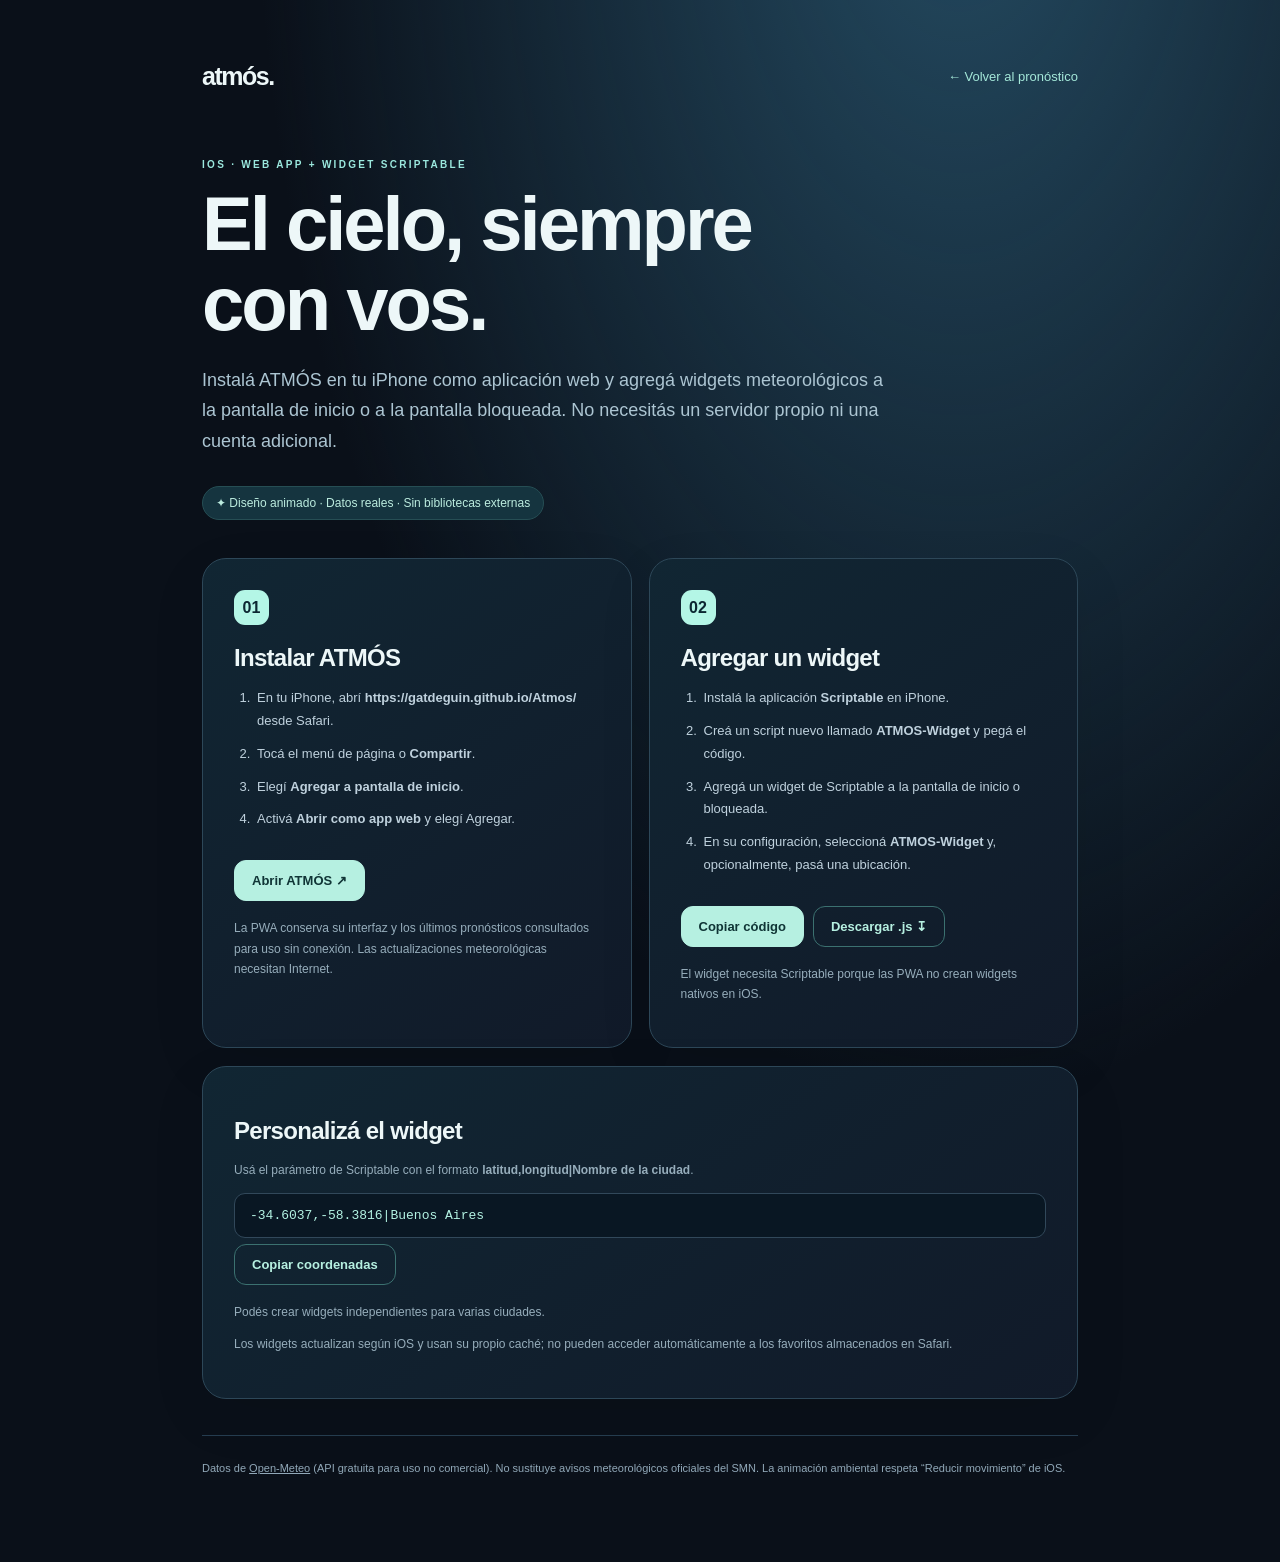
==== instalar.html @ 44313ab0 "feat(pwa): archivos offline, iconos, widget Scriptable e instalación en iOS" ====
<!DOCTYPE html>
<html lang="es-AR"><head>
<meta charset="utf-8"><meta name="viewport" content="width=device-width,initial-scale=1,viewport-fit=cover">
<meta name="theme-color" content="#0b111b">
<title>ATMÓS · Instalar en iOS y widgets</title>
<link rel="manifest" href="./manifest.webmanifest">
<link rel="icon" type="image/svg+xml" href="./icons/favicon.svg">
<link rel="apple-touch-icon" href="./icons/atmos-180.png">
<style>
:root{font-family:ui-sans-serif,-apple-system,BlinkMacSystemFont,"Segoe UI",sans-serif;color-scheme:dark;background:#0a1019;color:#edf7f8}
*{box-sizing:border-box}body{margin:0;min-height:100dvh;background:radial-gradient(ellipse at 75% -12%,#244b62,transparent 52%),#0a1019}
a{color:inherit}button{font:inherit;cursor:pointer}.wrap{width:min(100%,1000px);margin:auto;padding:clamp(19px,5.5vw,62px)}
nav{display:flex;align-items:center;justify-content:space-between;gap:16px}
.logo{font-weight:850;letter-spacing:-1.5px;font-size:25px}.back{color:#a4e8d9;text-decoration:none;font-size:13px}
.eyebrow{margin:68px 0 14px;color:#9be8de;font-size:10px;letter-spacing:2.3px;text-transform:uppercase;font-weight:850}
h1{font-size:clamp(42px,7vw,76px);letter-spacing:-3px;line-height:1.05;margin:0 0 21px}
.lead{font-size:clamp(15px,2vw,18px);line-height:1.7;color:#acc5d2;max-width:690px}
.pill{border:1px solid #264e54;border-radius:100px;background:#15343f;padding:9px 13px;color:#bcecdf;font-size:12px;display:inline-block;margin-top:12px}
.grid{display:grid;grid-template-columns:repeat(2,minmax(0,1fr));gap:17px;margin:38px 0 18px}
.card{border:1px solid #2d4758;background:linear-gradient(145deg,#112633,#111a29);border-radius:24px;padding:clamp(18px,3vw,31px);box-shadow:0 18px 58px rgba(0,0,0,.07)}
.ord{display:grid;place-items:center;width:35px;height:35px;border-radius:11px;background:#b4f6e6;color:#0c2732;font-weight:900}
h2{font-size:24px;letter-spacing:-.7px;margin:19px 0 15px}
ol{padding-left:20px;color:#bfd1dd;font-size:13px;line-height:1.75}li{padding:0 0 10px 3px}
.button{display:inline-flex;align-items:center;justify-content:center;border-radius:12px;border:1px solid #b6f0e1;background:#b6f0e1;padding:12px 17px;font-weight:760;text-decoration:none;color:#103536;font-size:13px;margin:6px 9px 5px 0}
.button.alt{background:transparent;color:#b6f0e1;border-color:#3b7170}
button.button{font-weight:760}
.small{font-size:12px;line-height:1.7;color:#96adbb}
.code{padding:14px 15px;background:#091723;border:1px solid #31485a;border-radius:11px;color:#b3f3e3;font-family:ui-monospace,monospace;font-size:13px;overflow-wrap:anywhere}
footer{font-size:11px;color:#91a8b8;line-height:1.7;border-top:1px solid #263d50;padding:23px 0;margin-top:36px}
a:focus-visible,button:focus-visible{outline:3px solid #abf6e6;outline-offset:3px}
@media(max-width:700px){.grid{grid-template-columns:1fr}.eyebrow{margin-top:48px}h1{letter-spacing:-1.8px}}
@keyframes entrance{from{opacity:.3;transform:translateY(18px)}to{opacity:1;transform:translateY(0)}}
@media(prefers-reduced-motion:no-preference){.eyebrow,h1,.lead,.pill,.card{animation:entrance .7s cubic-bezier(.22,1,.36,1) both}.eyebrow{animation-delay:.06s}h1{animation-delay:.12s}.lead{animation-delay:.18s}.pill{animation-delay:.22s}.card{animation-delay:.28s}.card:nth-child(2){animation-delay:.38s}.button{transition:transform .23s,background .2s}.button:hover{transform:translateY(-2px)}}
</style></head><body><div class="wrap">
<nav><div class="logo">atmós.</div><a class="back" href="./">← Volver al pronóstico</a></nav>
<div class="eyebrow">iOS · Web App + Widget Scriptable</div>
<h1>El cielo, siempre<br>con vos.</h1>
<p class="lead">Instalá ATMÓS en tu iPhone como aplicación web y agregá widgets meteorológicos a la pantalla de inicio o a la pantalla bloqueada. No necesitás un servidor propio ni una cuenta adicional.</p>
<div class="pill">✦ Diseño animado · Datos reales · Sin bibliotecas externas</div>
<div class="grid">
<section class="card"><span class="ord">01</span><h2>Instalar ATMÓS</h2>
<ol><li>En tu iPhone, abrí <strong>https://gatdeguin.github.io/Atmos/</strong> desde Safari.</li>
<li>Tocá el menú de página o <strong>Compartir</strong>.</li><li>Elegí <strong>Agregar a pantalla de inicio</strong>.</li>
<li>Activá <strong>Abrir como app web</strong> y elegí Agregar.</li></ol>
<a class="button" href="./">Abrir ATMÓS ↗</a>
<p class="small">La PWA conserva su interfaz y los últimos pronósticos consultados para uso sin conexión. Las actualizaciones meteorológicas necesitan Internet.</p>
</section>
<section class="card"><span class="ord">02</span><h2>Agregar un widget</h2>
<ol><li>Instalá la aplicación <strong>Scriptable</strong> en iPhone.</li>
<li>Creá un script nuevo llamado <strong>ATMOS-Widget</strong> y pegá el código.</li>
<li>Agregá un widget de Scriptable a la pantalla de inicio o bloqueada.</li>
<li>En su configuración, seleccioná <strong>ATMOS-Widget</strong> y, opcionalmente, pasá una ubicación.</li></ol>
<button class="button" id="copyCode" type="button">Copiar código</button><a class="button alt" href="./widget/ATMOS-Widget.js" download>Descargar .js ↧</a>
<p class="small" id="copyStatus" role="status" aria-live="polite">El widget necesita Scriptable porque las PWA no crean widgets nativos en iOS.</p></section>
</div>
<section class="card"><h2>Personalizá el widget</h2><p class="small">Usá el parámetro de Scriptable con el formato <b>latitud,longitud|Nombre de la ciudad</b>.</p>
<div class="code" id="example">-34.6037,-58.3816|Buenos Aires</div>
<button class="button alt" type="button" id="copyCity">Copiar coordenadas</button><p class="small" id="cityStatus" role="status" aria-live="polite">Podés crear widgets independientes para varias ciudades.</p>
<p class="small">Los widgets actualizan según iOS y usan su propio caché; no pueden acceder automáticamente a los favoritos almacenados en Safari.</p></section>
<footer>Datos de <a href="https://open-meteo.com/">Open-Meteo</a> (API gratuita para uso no comercial). No sustituye avisos meteorológicos oficiales del SMN. La animación ambiental respeta “Reducir movimiento” de iOS.</footer>
</div><script>
async function copy(t,id){try{await navigator.clipboard.writeText(t);document.getElementById(id).textContent='Copiado al portapapeles.'}catch{document.getElementById(id).textContent='No se pudo copiar automáticamente; descargá el archivo y copialo manualmente.'}}
document.getElementById('copyCode').addEventListener('click',async()=>{try{const r=await fetch('./widget/ATMOS-Widget.js');if(!r.ok)throw Error('No disponible');copy(await r.text(),'copyStatus')}catch{document.getElementById('copyStatus').textContent='Descargá el archivo .js y copiá su contenido en Scriptable.'}});
document.getElementById('copyCity').addEventListener('click',()=>copy(document.getElementById('example').textContent,'cityStatus'));
if('serviceWorker' in navigator&&(location.protocol==='https:'||location.hostname==='localhost'))navigator.serviceWorker.register('./sw.js').catch(()=>{});
</script></body></html>
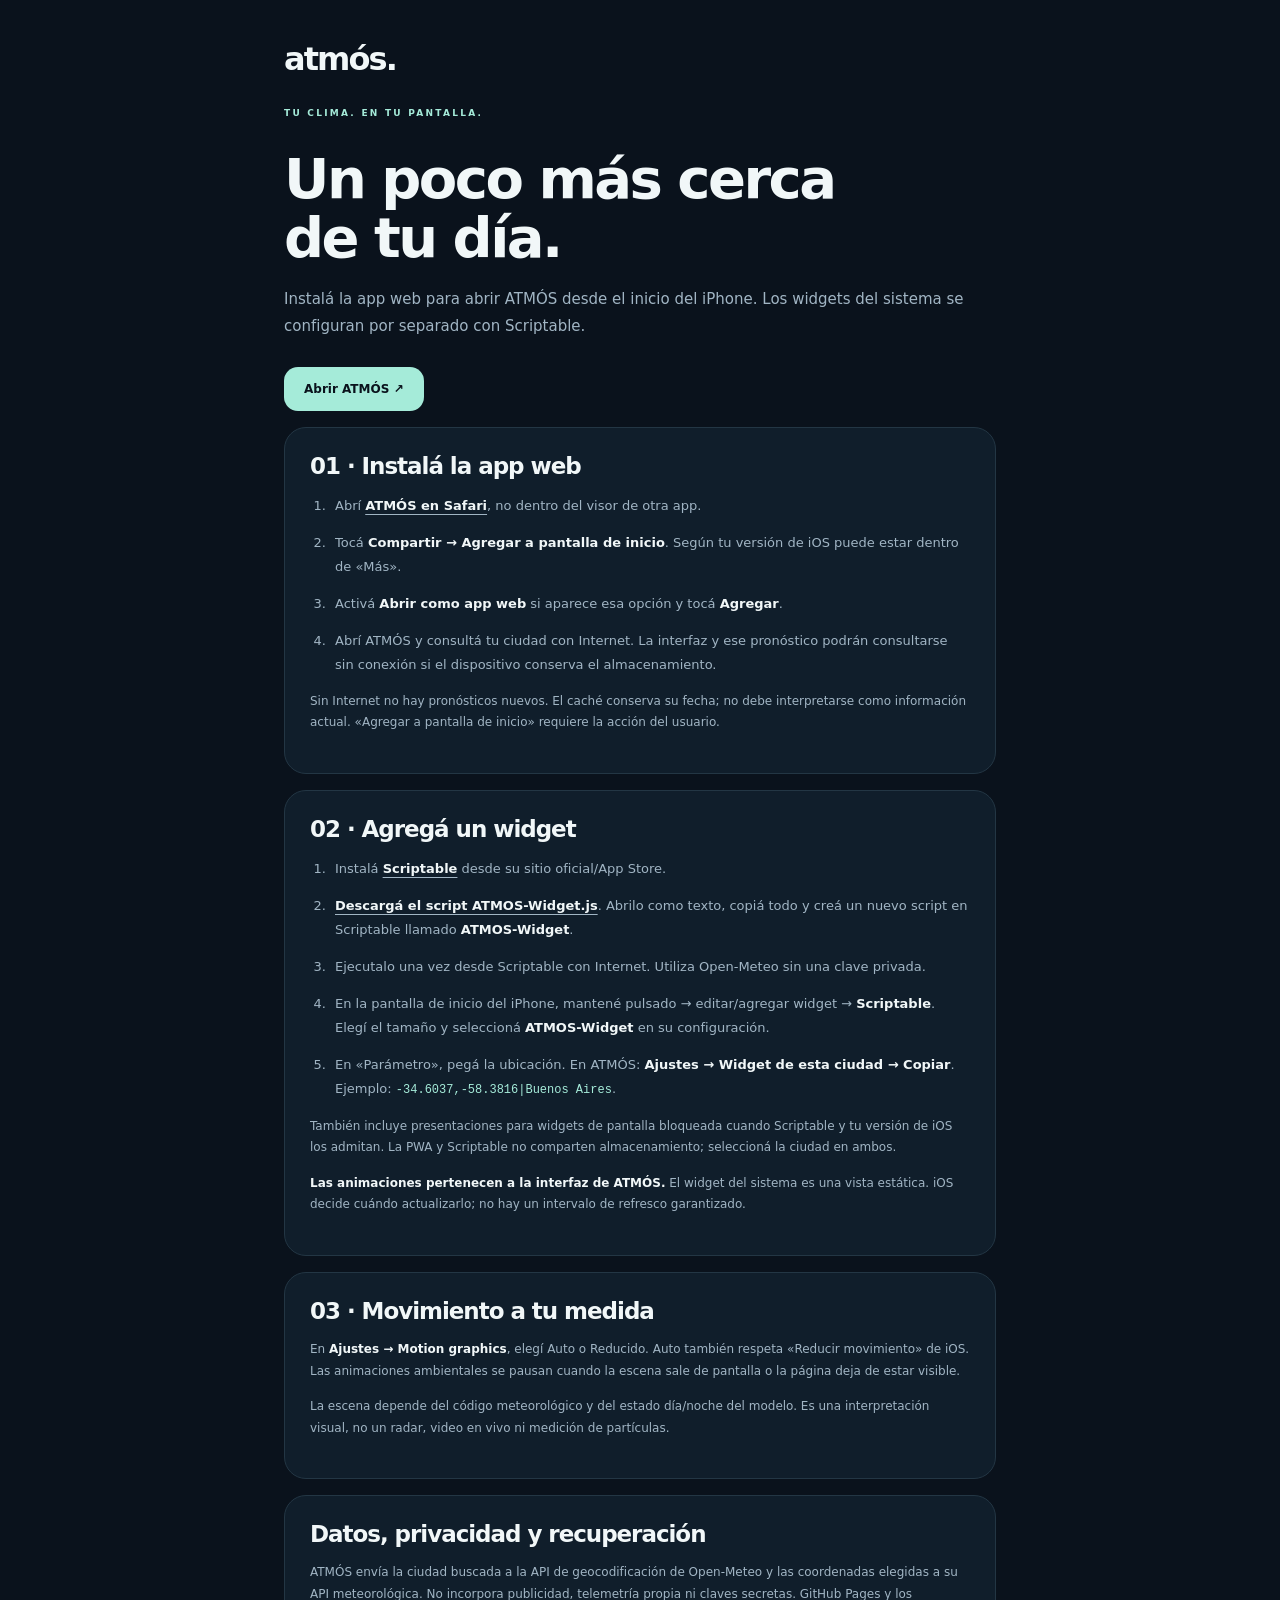
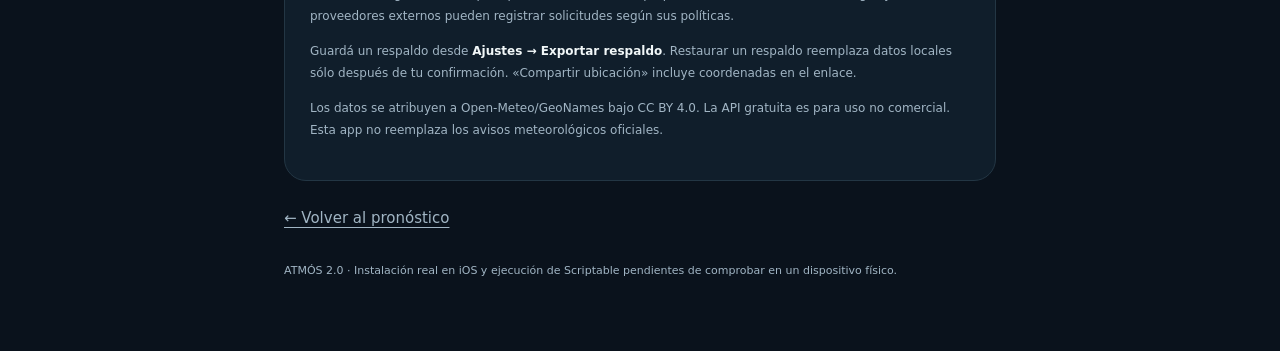
==== commit b7a74557: "feat: publicar ATMÓS 2.0 Motion edition con PWA y pruebas verificables" ====
--- a/instalar.html
+++ b/instalar.html
@@ -1,66 +1 @@
-<!DOCTYPE html>
-<html lang="es-AR"><head>
-<meta charset="utf-8"><meta name="viewport" content="width=device-width,initial-scale=1,viewport-fit=cover">
-<meta name="theme-color" content="#0b111b">
-<title>ATMÓS · Instalar en iOS y widgets</title>
-<link rel="manifest" href="./manifest.webmanifest">
-<link rel="icon" type="image/svg+xml" href="./icons/favicon.svg">
-<link rel="apple-touch-icon" href="./icons/atmos-180.png">
-<style>
-:root{font-family:ui-sans-serif,-apple-system,BlinkMacSystemFont,"Segoe UI",sans-serif;color-scheme:dark;background:#0a1019;color:#edf7f8}
-*{box-sizing:border-box}body{margin:0;min-height:100dvh;background:radial-gradient(ellipse at 75% -12%,#244b62,transparent 52%),#0a1019}
-a{color:inherit}button{font:inherit;cursor:pointer}.wrap{width:min(100%,1000px);margin:auto;padding:clamp(19px,5.5vw,62px)}
-nav{display:flex;align-items:center;justify-content:space-between;gap:16px}
-.logo{font-weight:850;letter-spacing:-1.5px;font-size:25px}.back{color:#a4e8d9;text-decoration:none;font-size:13px}
-.eyebrow{margin:68px 0 14px;color:#9be8de;font-size:10px;letter-spacing:2.3px;text-transform:uppercase;font-weight:850}
-h1{font-size:clamp(42px,7vw,76px);letter-spacing:-3px;line-height:1.05;margin:0 0 21px}
-.lead{font-size:clamp(15px,2vw,18px);line-height:1.7;color:#acc5d2;max-width:690px}
-.pill{border:1px solid #264e54;border-radius:100px;background:#15343f;padding:9px 13px;color:#bcecdf;font-size:12px;display:inline-block;margin-top:12px}
-.grid{display:grid;grid-template-columns:repeat(2,minmax(0,1fr));gap:17px;margin:38px 0 18px}
-.card{border:1px solid #2d4758;background:linear-gradient(145deg,#112633,#111a29);border-radius:24px;padding:clamp(18px,3vw,31px);box-shadow:0 18px 58px rgba(0,0,0,.07)}
-.ord{display:grid;place-items:center;width:35px;height:35px;border-radius:11px;background:#b4f6e6;color:#0c2732;font-weight:900}
-h2{font-size:24px;letter-spacing:-.7px;margin:19px 0 15px}
-ol{padding-left:20px;color:#bfd1dd;font-size:13px;line-height:1.75}li{padding:0 0 10px 3px}
-.button{display:inline-flex;align-items:center;justify-content:center;border-radius:12px;border:1px solid #b6f0e1;background:#b6f0e1;padding:12px 17px;font-weight:760;text-decoration:none;color:#103536;font-size:13px;margin:6px 9px 5px 0}
-.button.alt{background:transparent;color:#b6f0e1;border-color:#3b7170}
-button.button{font-weight:760}
-.small{font-size:12px;line-height:1.7;color:#96adbb}
-.code{padding:14px 15px;background:#091723;border:1px solid #31485a;border-radius:11px;color:#b3f3e3;font-family:ui-monospace,monospace;font-size:13px;overflow-wrap:anywhere}
-footer{font-size:11px;color:#91a8b8;line-height:1.7;border-top:1px solid #263d50;padding:23px 0;margin-top:36px}
-a:focus-visible,button:focus-visible{outline:3px solid #abf6e6;outline-offset:3px}
-@media(max-width:700px){.grid{grid-template-columns:1fr}.eyebrow{margin-top:48px}h1{letter-spacing:-1.8px}}
-@keyframes entrance{from{opacity:.3;transform:translateY(18px)}to{opacity:1;transform:translateY(0)}}
-@media(prefers-reduced-motion:no-preference){.eyebrow,h1,.lead,.pill,.card{animation:entrance .7s cubic-bezier(.22,1,.36,1) both}.eyebrow{animation-delay:.06s}h1{animation-delay:.12s}.lead{animation-delay:.18s}.pill{animation-delay:.22s}.card{animation-delay:.28s}.card:nth-child(2){animation-delay:.38s}.button{transition:transform .23s,background .2s}.button:hover{transform:translateY(-2px)}}
-</style></head><body><div class="wrap">
-<nav><div class="logo">atmós.</div><a class="back" href="./">← Volver al pronóstico</a></nav>
-<div class="eyebrow">iOS · Web App + Widget Scriptable</div>
-<h1>El cielo, siempre<br>con vos.</h1>
-<p class="lead">Instalá ATMÓS en tu iPhone como aplicación web y agregá widgets meteorológicos a la pantalla de inicio o a la pantalla bloqueada. No necesitás un servidor propio ni una cuenta adicional.</p>
-<div class="pill">✦ Diseño animado · Datos reales · Sin bibliotecas externas</div>
-<div class="grid">
-<section class="card"><span class="ord">01</span><h2>Instalar ATMÓS</h2>
-<ol><li>En tu iPhone, abrí <strong>https://gatdeguin.github.io/Atmos/</strong> desde Safari.</li>
-<li>Tocá el menú de página o <strong>Compartir</strong>.</li><li>Elegí <strong>Agregar a pantalla de inicio</strong>.</li>
-<li>Activá <strong>Abrir como app web</strong> y elegí Agregar.</li></ol>
-<a class="button" href="./">Abrir ATMÓS ↗</a>
-<p class="small">La PWA conserva su interfaz y los últimos pronósticos consultados para uso sin conexión. Las actualizaciones meteorológicas necesitan Internet.</p>
-</section>
-<section class="card"><span class="ord">02</span><h2>Agregar un widget</h2>
-<ol><li>Instalá la aplicación <strong>Scriptable</strong> en iPhone.</li>
-<li>Creá un script nuevo llamado <strong>ATMOS-Widget</strong> y pegá el código.</li>
-<li>Agregá un widget de Scriptable a la pantalla de inicio o bloqueada.</li>
-<li>En su configuración, seleccioná <strong>ATMOS-Widget</strong> y, opcionalmente, pasá una ubicación.</li></ol>
-<button class="button" id="copyCode" type="button">Copiar código</button><a class="button alt" href="./widget/ATMOS-Widget.js" download>Descargar .js ↧</a>
-<p class="small" id="copyStatus" role="status" aria-live="polite">El widget necesita Scriptable porque las PWA no crean widgets nativos en iOS.</p></section>
-</div>
-<section class="card"><h2>Personalizá el widget</h2><p class="small">Usá el parámetro de Scriptable con el formato <b>latitud,longitud|Nombre de la ciudad</b>.</p>
-<div class="code" id="example">-34.6037,-58.3816|Buenos Aires</div>
-<button class="button alt" type="button" id="copyCity">Copiar coordenadas</button><p class="small" id="cityStatus" role="status" aria-live="polite">Podés crear widgets independientes para varias ciudades.</p>
-<p class="small">Los widgets actualizan según iOS y usan su propio caché; no pueden acceder automáticamente a los favoritos almacenados en Safari.</p></section>
-<footer>Datos de <a href="https://open-meteo.com/">Open-Meteo</a> (API gratuita para uso no comercial). No sustituye avisos meteorológicos oficiales del SMN. La animación ambiental respeta “Reducir movimiento” de iOS.</footer>
-</div><script>
-async function copy(t,id){try{await navigator.clipboard.writeText(t);document.getElementById(id).textContent='Copiado al portapapeles.'}catch{document.getElementById(id).textContent='No se pudo copiar automáticamente; descargá el archivo y copialo manualmente.'}}
-document.getElementById('copyCode').addEventListener('click',async()=>{try{const r=await fetch('./widget/ATMOS-Widget.js');if(!r.ok)throw Error('No disponible');copy(await r.text(),'copyStatus')}catch{document.getElementById('copyStatus').textContent='Descargá el archivo .js y copiá su contenido en Scriptable.'}});
-document.getElementById('copyCity').addEventListener('click',()=>copy(document.getElementById('example').textContent,'cityStatus'));
-if('serviceWorker' in navigator&&(location.protocol==='https:'||location.hostname==='localhost'))navigator.serviceWorker.register('./sw.js').catch(()=>{});
-</script></body></html>+<!doctype html><html lang="es-AR" data-theme="dark"><head><meta charset="utf-8"><meta name="viewport" content="width=device-width,initial-scale=1,viewport-fit=cover"><meta name="theme-color" content="#0a121c"><title>Instalar ATMÓS · iPhone y widgets</title><link rel="stylesheet" href="./app.css?v=2.0.0"><link rel="apple-touch-icon" href="./icons/atmos-180.png"><style>.guide{max-width:760px;margin:auto;padding:40px 24px 70px}.guide h1{font-size:clamp(36px,7vw,56px);font-weight:550;margin:32px 0 18px;line-height:1.05}.guide>p{font-size:15px;color:var(--muted);line-height:1.8;margin-bottom:27px}.guide article{margin-top:16px;padding:25px;background:var(--surface);border:1px solid var(--line);border-radius:22px}.guide h2{font-size:23px;font-weight:550;margin-bottom:15px}.guide ol{padding-left:20px;color:var(--muted);font-size:13px;line-height:1.85}.guide li{padding-left:5px;margin:13px 0}.guide article p{font-size:12px;line-height:1.8;color:var(--muted);margin:14px 0}.guide strong{color:var(--ink)}.guide code{word-break:break-all;font-size:12px;color:var(--mint)}.guide .primary-button{display:inline-flex;align-items:center;text-decoration:none}.guide small{font-size:11px;color:var(--muted);line-height:1.8}.guide .eyebrow{display:block;margin-top:30px}</style></head><body><main class="guide"><a class="brand" href="./">atmós.</a><span class="eyebrow">TU CLIMA. EN TU PANTALLA.</span><h1>Un poco más cerca<br>de tu día.</h1><p>Instalá la app web para abrir ATMÓS desde el inicio del iPhone. Los widgets del sistema se configuran por separado con Scriptable.</p><a href="./" class="primary-button">Abrir ATMÓS ↗</a><article><h2>01 · Instalá la app web</h2><ol><li>Abrí <a href="./"><strong>ATMÓS en Safari</strong></a>, no dentro del visor de otra app.</li><li>Tocá <strong>Compartir → Agregar a pantalla de inicio</strong>. Según tu versión de iOS puede estar dentro de «Más».</li><li>Activá <strong>Abrir como app web</strong> si aparece esa opción y tocá <strong>Agregar</strong>.</li><li>Abrí ATMÓS y consultá tu ciudad con Internet. La interfaz y ese pronóstico podrán consultarse sin conexión si el dispositivo conserva el almacenamiento.</li></ol><p>Sin Internet no hay pronósticos nuevos. El caché conserva su fecha; no debe interpretarse como información actual. «Agregar a pantalla de inicio» requiere la acción del usuario.</p></article><article><h2>02 · Agregá un widget</h2><ol><li>Instalá <a href="https://scriptable.app/" target="_blank" rel="noopener noreferrer"><strong>Scriptable</strong></a> desde su sitio oficial/App Store.</li><li><a href="./widget/ATMOS-Widget.js" download="ATMOS-Widget.js"><strong>Descargá el script ATMOS-Widget.js</strong></a>. Abrilo como texto, copiá todo y creá un nuevo script en Scriptable llamado <strong>ATMOS-Widget</strong>.</li><li>Ejecutalo una vez desde Scriptable con Internet. Utiliza Open-Meteo sin una clave privada.</li><li>En la pantalla de inicio del iPhone, mantené pulsado → editar/agregar widget → <strong>Scriptable</strong>. Elegí el tamaño y seleccioná <strong>ATMOS-Widget</strong> en su configuración.</li><li>En «Parámetro», pegá la ubicación. En ATMÓS: <strong>Ajustes → Widget de esta ciudad → Copiar</strong>. Ejemplo: <code>-34.6037,-58.3816|Buenos Aires</code>.</li></ol><p>También incluye presentaciones para widgets de pantalla bloqueada cuando Scriptable y tu versión de iOS los admitan. La PWA y Scriptable no comparten almacenamiento; seleccioná la ciudad en ambos.</p><p><strong>Las animaciones pertenecen a la interfaz de ATMÓS.</strong> El widget del sistema es una vista estática. iOS decide cuándo actualizarlo; no hay un intervalo de refresco garantizado.</p></article><article><h2>03 · Movimiento a tu medida</h2><p>En <strong>Ajustes → Motion graphics</strong>, elegí Auto o Reducido. Auto también respeta «Reducir movimiento» de iOS. Las animaciones ambientales se pausan cuando la escena sale de pantalla o la página deja de estar visible.</p><p>La escena depende del código meteorológico y del estado día/noche del modelo. Es una interpretación visual, no un radar, video en vivo ni medición de partículas.</p></article><article><h2>Datos, privacidad y recuperación</h2><p>ATMÓS envía la ciudad buscada a la API de geocodificación de Open-Meteo y las coordenadas elegidas a su API meteorológica. No incorpora publicidad, telemetría propia ni claves secretas. GitHub Pages y los proveedores externos pueden registrar solicitudes según sus políticas.</p><p>Guardá un respaldo desde <strong>Ajustes → Exportar respaldo</strong>. Restaurar un respaldo reemplaza datos locales sólo después de tu confirmación. «Compartir ubicación» incluye coordenadas en el enlace.</p><p>Los datos se atribuyen a Open-Meteo/GeoNames bajo CC BY 4.0. La API gratuita es para uso no comercial. Esta app no reemplaza los avisos meteorológicos oficiales.</p></article><p style="margin-top:24px"><a href="./">← Volver al pronóstico</a></p><small>ATMÓS 2.0 · Instalación real en iOS y ejecución de Scriptable pendientes de comprobar en un dispositivo físico.</small></main></body></html>
--- a/app.css
+++ b/app.css
@@ -0,0 +1,18 @@
+/* ATMÓS Motion Edition · native CSS, no remote fonts or UI dependencies. */
+:root{color-scheme:dark;--bg:#0a121c;--surface:#101e2b;--raised:#172937;--line:#233644;--ink:#f1f7f8;--muted:#a1b5c4;--quiet:#8198ab;--mint:#a5ebd9;--cyan:#8acaf0;--warm:#f3ca91;--red:#f6a9ab;--shadow:0 20px 60px #0002;--radius:24px;--ease:cubic-bezier(.22,.8,.24,1);font-family:-apple-system,BlinkMacSystemFont,"Segoe UI",Inter,system-ui,sans-serif;font-synthesis:none}
+:root[data-theme=light]{color-scheme:light;--bg:#eff4f4;--surface:#fff;--raised:#e8f0f1;--line:#cddddd;--ink:#17343d;--muted:#4d6571;--quiet:#607781;--mint:#136c62;--cyan:#22678b;--warm:#91621b;--red:#ab3b3b;--shadow:0 15px 50px #17343d0a}
+*,:before,:after{box-sizing:border-box}html{scroll-behavior:smooth;scroll-padding-top:110px}body{margin:0;background:var(--bg);color:var(--ink);-webkit-font-smoothing:antialiased;min-width:320px;transition:background-color .35s,color .35s}button,a,input{-webkit-tap-highlight-color:transparent}button,input{font:inherit}button{cursor:pointer;color:inherit}button:disabled{cursor:wait;opacity:.55}button,a{touch-action:manipulation}a{color:inherit;text-underline-offset:4px}button:focus-visible,a:focus-visible,input:focus-visible,summary:focus-visible,[tabindex]:focus-visible{outline:3px solid var(--mint);outline-offset:4px}button{border:0;background:none}button svg{pointer-events:none}[hidden]{display:none!important}h1,h2,h3,p{margin:0}h1,h2,h3{letter-spacing:-.045em}button,input,summary{min-height:44px}::selection{background:var(--mint);color:var(--bg)}.svg-library{position:absolute;width:0;height:0;overflow:hidden}.icon{width:21px;height:21px;stroke:currentColor;fill:none;stroke-width:1.65;stroke-linecap:round;stroke-linejoin:round;flex:none;vertical-align:middle}.icon.small{width:15px;height:15px}.sr-only{position:absolute;width:1px;height:1px;overflow:hidden;clip:rect(0,0,0,0);white-space:nowrap}.skip{position:fixed;top:-60px;left:10px;background:var(--mint);color:var(--bg);z-index:100;padding:12px}.skip:focus{top:10px}
+.app-header{max-width:1440px;margin:auto;height:104px;padding:env(safe-area-inset-top) 48px 0;display:flex;align-items:center;gap:35px;border-bottom:1px solid var(--line)}.brand{font-weight:800;font-size:32px;letter-spacing:-1.9px;display:inline-flex;gap:12px;align-items:center;text-decoration:none}.brand-dot{color:var(--mint)}.brand-icon{display:grid;place-items:center;background:var(--mint);color:#0b3438;width:40px;height:40px;border-radius:14px}.brand-icon .icon{width:25px;height:25px}.desktop-nav{display:flex;gap:4px;margin-left:35px}.nav-link{font-size:13px;color:var(--muted);padding:10px 18px;border-radius:50px}.nav-link.active{color:var(--mint);background:var(--raised)}.header-tools{display:flex;gap:8px;align-items:center;margin-left:auto}.city-button{display:flex;align-items:center;gap:10px;max-width:245px;padding:11px 14px;background:var(--surface);border:1px solid var(--line);border-radius:50px;font-size:12px;font-weight:650}.city-button span{white-space:nowrap;overflow:hidden;text-overflow:ellipsis}.city-button>.icon:first-child{color:var(--mint);width:17px}.icon-button{width:44px;height:44px;display:inline-grid;place-items:center;border:1px solid var(--line);border-radius:50%;flex:none;background:var(--surface);font-size:13px;font-weight:700}.icon-button:hover,.soft-button:hover,.wide-button:hover{border-color:var(--mint);background:var(--raised)}.app-main{max-width:1344px;margin:auto;padding:36px 36px 28px}.page-intro{display:flex;justify-content:space-between;align-items:center;gap:15px;margin-bottom:22px}.eyebrow{font-size:9px;letter-spacing:2.25px;color:var(--mint);font-weight:750}.page-intro p{color:var(--muted);font-size:12px;margin-top:8px;line-height:1.6}.status-wrap{display:flex;gap:12px;align-items:center}.status{font-size:11px;color:var(--muted);display:flex;align-items:center;gap:8px}.status:before{content:"";width:6px;height:6px;flex:none;border-radius:50%;background:var(--mint)}.status[data-kind=stale]:before,.status[data-kind=offline]:before{background:var(--warm)}.status[data-kind=error]:before{background:var(--red)}#refreshBtn[data-loading=true] .icon{animation:spin 1.4s linear infinite}.notice{padding:15px 18px;border:1px solid #cba86f60;background:#aa85340d;border-radius:14px;color:var(--warm);font-size:12px;line-height:1.65;margin:12px 0}.notice strong{color:var(--ink)}.update-notice{display:flex;justify-content:space-between;align-items:center;gap:12px}.text-button{color:var(--mint);font-size:12px;font-weight:650;padding:9px 5px;text-decoration:underline;text-underline-offset:5px}
+.hero{min-height:390px;border-radius:30px;position:relative;overflow:hidden;isolation:isolate;display:grid;grid-template-columns:1.1fr 1fr;padding:40px 42px;border:1px solid #81b7c72e;background:radial-gradient(ellipse at 70% 0%,#40758565,transparent 75%),linear-gradient(120deg,#153647,#14323f);color:#f3fafb;box-shadow:var(--shadow)}.hero[data-night=true]{background:radial-gradient(ellipse at 72% 17%,#474b9260,transparent 65%),linear-gradient(120deg,#152432,#1b2b42)}.hero[data-scene=rain],.hero[data-scene=storm]{background:radial-gradient(ellipse at 77% 0%,#56688e66,transparent 75%),linear-gradient(120deg,#192d42,#172b3a)}.hero[data-scene=snow]{background:radial-gradient(ellipse at 75% 0%,#7694a880,transparent 70%),linear-gradient(120deg,#284958,#416572)}.hero-content{z-index:2;position:relative;align-self:center;pointer-events:none}.hero-content button{pointer-events:auto}.hero-place{display:flex;gap:12px;align-items:center}.hero-place h1{font-size:clamp(25px,3.5vw,41px);font-weight:600;line-height:1.12;overflow-wrap:anywhere}.hero-place .icon-button{border-color:#fff3;background:#fff08;color:#fff8;width:36px;height:36px;min-height:44px}.hero-place .icon-button[aria-pressed=true]{color:#fbd7a3}.hero-place .icon-button[aria-pressed=true] svg{fill:currentColor}.hero-region{font-size:11px;color:#b7cad7;margin-top:9px}.temp-lockup{display:flex;flex-wrap:wrap;align-items:center;gap:23px;margin:16px 0 0}.current-temp{font-size:clamp(90px,9.5vw,132px);font-weight:450;line-height:1.1;letter-spacing:-8px;font-variant-numeric:tabular-nums;white-space:nowrap}.current-temp sup{font-size:.44em;vertical-align:top;position:relative;top:16px;letter-spacing:-3px}.temp-digits{display:inline-block;overflow:hidden;vertical-align:bottom}.temp-digits span{display:inline-block}.temp-caption{max-width:160px;align-self:flex-end;padding-bottom:16px}.temp-caption strong{display:block;font-size:16px;font-weight:550;line-height:1.4;letter-spacing:-.3px}.temp-caption span{display:block;font-size:12px;color:#bfd1de;margin-top:6px;line-height:1.5}.hero-meta{display:flex;gap:20px;flex-wrap:wrap;margin-top:16px;font-size:12px;color:#c1d5df}.hero-meta strong{color:#f3fafb;font-weight:600}.hero-model{margin-top:21px;font-size:10px;color:#b2c7d4;letter-spacing:.15px}.hero-art{position:relative;min-width:0;display:grid;place-items:center;pointer-events:none}.sky-scene{width:320px;height:320px;position:relative;isolation:isolate;--cloud-opacity:.7}.orbital-ring{position:absolute;inset:22px;border-radius:50%;border:1px solid #c5deec22}.orbital-ring.outer{inset:-4px;border-style:dashed;border-color:#c5deec20;animation:spin 100s linear infinite}.orbital-ring.inner{inset:58px;border-color:#c5deec18}.orbital-ring.outer:before{content:"";position:absolute;top:47px;left:40px;width:7px;height:7px;background:#afcfebc0;box-shadow:0 0 15px #abcfec88;border-radius:50%}.celestial-halo{position:absolute;inset:47px;border-radius:50%;background:radial-gradient(circle,#fedca52b,transparent 71%);animation:breathe 7s ease-in-out infinite}.celestial-body{position:absolute;left:95px;top:78px;width:130px;height:130px;border-radius:50%;background:radial-gradient(circle at 34% 24%,#fffbe5,#f9d899 50%,#ecac6b);box-shadow:0 0 70px #fed7a32b,inset -9px -10px 22px #d98f432b;animation:float-body 9s ease-in-out infinite}.sky-scene[data-night=true] .celestial-body{background:radial-gradient(circle at 34% 24%,#f7f5eb,#d7e4f0 63%,#acb5d7);box-shadow:0 0 70px #a4bce235,inset -10px -12px 26px #7886ac50}.sky-scene[data-night=true] .celestial-body:after{content:"";position:absolute;left:34px;top:23px;width:19px;height:19px;border-radius:50%;background:#9cacbc1a;box-shadow:40px 43px 0 4px #77899c15,-5px 65px 0 6px #77899c15}.sky-scene[data-night=true] .celestial-halo{background:radial-gradient(circle,#b6bdeb25,transparent 72%)}.sky-cloud{position:absolute;left:50px;top:172px;width:225px;height:65px;border-radius:70px;background:linear-gradient(145deg,#e5f0f1bd,#96b5c780);box-shadow:0 15px 35px #0b20351a;opacity:var(--cloud-opacity);animation:drift 17s ease-in-out infinite alternate;z-index:3}.sky-cloud:before,.sky-cloud:after{content:"";position:absolute;border-radius:50%;background:inherit}.sky-cloud:before{width:100px;height:100px;left:40px;bottom:0}.sky-cloud:after{width:75px;height:75px;right:34px;bottom:12px}.sky-cloud.far{top:131px;left:111px;transform:scale(.6);opacity:.25;animation:drift-far 23s ease-in-out infinite alternate;z-index:1}.sky-scene[data-scene=clear]{--cloud-opacity:0}.sky-scene[data-scene=clear] .sky-cloud.far{opacity:.1}.sky-scene[data-scene=cloud],.sky-scene[data-scene=storm],.sky-scene[data-scene=rain]{--cloud-opacity:.95}.sky-scene[data-scene=cloud] .celestial-body,.sky-scene[data-scene=storm] .celestial-body,.sky-scene[data-scene=rain] .celestial-body,.sky-scene[data-scene=fog] .celestial-body{opacity:.25}.sky-scene[data-scene=unknown] .celestial-body,.sky-scene[data-scene=unknown] .celestial-halo{display:none}.sky-scene[data-scene=fog] .sky-cloud{filter:blur(8px)}.sky-precip{position:absolute;inset:215px 50px 0;overflow:hidden;z-index:4}.sky-particle{position:absolute;left:var(--x);top:-10px;width:1.5px;height:11px;background:#acd6f3;border-radius:3px;opacity:0;animation:fall var(--duration) var(--delay) linear infinite}.sky-scene[data-scene=snow] .sky-particle{width:4px;height:4px;border-radius:50%;background:#f2fbff;animation-name:flake}.sky-stars{position:absolute;inset:15px;opacity:.8}.sky-star{position:absolute;left:var(--x);top:var(--y);width:2px;height:2px;background:#cedde6;border-radius:50%;opacity:.55}.hero-art-caption{position:absolute;bottom:0;text-align:center;font-size:8px;letter-spacing:1.5px;text-transform:uppercase;color:#adbfce}
+.quick-outlook{display:grid;grid-template-columns:1.25fr repeat(3,1fr);gap:15px;margin:16px 0 32px;padding:21px 23px;background:var(--surface);border:1px solid var(--line);border-radius:20px}.outlook-title{display:flex;gap:12px;align-items:center}.outlook-title>.icon{color:var(--mint);width:26px;height:26px}.outlook-title strong{font-size:13px;font-weight:600;display:block}.outlook-title small{color:var(--muted);font-size:10px;display:block;margin-top:5px}.outlook-value{padding-left:21px;border-left:1px solid var(--line);display:flex;flex-direction:column;justify-content:center;gap:5px}.outlook-value span{color:var(--muted);font-size:10px}.outlook-value strong{font-size:20px;font-weight:550;letter-spacing:-.5px}.outlook-value small{font-size:11px;color:var(--muted)}.section-heading{display:flex;align-items:center;justify-content:space-between;margin:31px 0 17px;gap:16px}.section-heading h2{font-size:25px;font-weight:620}.section-heading p{color:var(--muted);font-size:11px;margin-top:6px}.section-heading .eyebrow{display:block;margin-bottom:8px}.panel{background:var(--surface);border:1px solid var(--line);border-radius:var(--radius);padding:25px}.chart-toolbar{display:flex;align-items:center;justify-content:space-between;gap:16px;margin-bottom:16px}.segmented{display:inline-flex;background:var(--raised);border-radius:12px;padding:4px;gap:3px;position:relative;isolation:isolate}.segmented button{position:relative;font-size:11px;font-weight:600;color:var(--muted);padding:8px 15px;border-radius:9px;min-height:38px;z-index:1;white-space:nowrap}.segmented button[aria-pressed=true]{background:var(--surface);color:var(--mint);box-shadow:0 2px 8px #0001}.segmented .tab-indicator{position:absolute;top:4px;bottom:4px;left:0;border:1px solid var(--mint);border-radius:9px;opacity:.4;pointer-events:none;z-index:2;transition:transform .4s var(--ease),width .4s var(--ease)}.range-switch{display:flex;gap:1px}.range-switch button{color:var(--muted);font-size:11px;padding:7px 12px;min-height:38px;border-radius:10px}.range-switch [aria-pressed=true]{background:var(--raised);color:var(--mint)}.chart-summary{display:flex;justify-content:space-between;align-items:baseline;gap:15px;padding:10px 1px 2px;font-size:12px}.chart-summary strong{font-size:23px;font-weight:550;letter-spacing:-.8px}.chart-summary span{color:var(--muted);font-size:11px}.chart-viewport{min-width:0}.weather-chart{display:block;width:100%;height:230px;overflow:visible;touch-action:pan-y}.chart-axis{fill:var(--quiet);font:10px system-ui,sans-serif}.chart-grid{stroke:var(--line);stroke-dasharray:3 6}.chart-trace{fill:none;stroke:var(--mint);stroke-width:2.5;stroke-linejoin:round;stroke-linecap:round}.chart-fill{fill:url(#chartGradient)}.chart-cursor{stroke:var(--mint);stroke-dasharray:3 4;opacity:.35}.chart-point{fill:var(--surface);stroke:var(--mint);stroke-width:2.5}.chart-focus{transition:transform .18s var(--ease)}.chart-reading{display:flex;gap:16px;flex-wrap:wrap;padding-top:16px;border-top:1px solid var(--line);font-size:11px;color:var(--muted)}.chart-reading strong{color:var(--ink);font-weight:600}.chart-reading time{color:var(--mint);font-weight:600}.hourly-strip{display:flex;gap:8px;overflow-x:auto;padding:16px 1px 9px;scrollbar-width:thin;scrollbar-color:var(--line) transparent;scroll-snap-type:x proximity}.hour-card{min-width:79px;flex:0 0 79px;display:flex;flex-direction:column;align-items:center;gap:12px;padding:16px 7px;border:1px solid var(--line);border-radius:17px;background:var(--surface);scroll-snap-align:start;transition:background .2s,border-color .2s}.hour-card time{font-size:10px;color:var(--muted)}.hour-card .icon{width:28px;height:28px;color:var(--warm)}.hour-card strong{font-size:21px;font-weight:570;letter-spacing:-1px}.hour-card small{color:var(--cyan);font-size:10px}.hour-card[aria-pressed=true]{border-color:var(--mint);background:var(--raised)}.hour-card:hover{background:var(--raised)}.hint{font-size:11px;line-height:1.65;color:var(--muted);margin:10px 0}.chart-hint{font-size:10px;color:var(--quiet);margin-top:10px}
+.lower-grid{display:grid;grid-template-columns:1.35fr 1fr;gap:18px;align-items:start}.daily-panel{padding:9px 20px 10px}.day-row{border-bottom:1px solid var(--line)}.day-row:last-child{border-bottom:0}.day-row summary{display:grid;grid-template-columns:95px 31px 1fr 43px 15px;align-items:center;gap:12px;list-style:none;cursor:pointer;padding:17px 0;font-size:12px}.day-row summary::-webkit-details-marker{display:none}.day-row summary>.icon{color:var(--warm);width:25px;height:25px}.day-row summary>strong{font-weight:600}.day-range{display:flex;gap:9px;align-items:center;font-size:12px;white-space:nowrap}.day-low{color:var(--muted)}.temperature-track{height:4px;flex:1;border-radius:5px;background:var(--raised);position:relative;min-width:20px;overflow:hidden}.temperature-fill{position:absolute;top:0;bottom:0;border-radius:5px;background:linear-gradient(90deg,#8acbdc,#a5dfc6,#e6bc89);transform-origin:left}.day-pop{color:var(--cyan);font-size:10px;text-align:right}.day-row .chevron{font-size:20px;color:var(--quiet);transform:rotate(0deg);transition:transform .3s var(--ease);text-align:center}.day-row[open] .chevron{transform:rotate(90deg)}.day-details{display:grid;grid-template-columns:repeat(3,1fr);gap:8px;padding:0 0 15px}.day-details div{background:var(--raised);border-radius:10px;padding:12px 10px}.day-details small{display:block;font-size:9px;color:var(--muted);margin-bottom:5px}.day-details strong{font-size:12px;font-weight:550}.conditions{display:grid;grid-template-columns:1fr 1fr;gap:12px}.condition-card{padding:18px 20px;background:var(--surface);border:1px solid var(--line);border-radius:20px;display:flex;flex-direction:column;gap:14px;min-height:135px}.condition-head{display:flex;justify-content:space-between;gap:10px;font-size:11px;color:var(--muted)}.condition-head .icon{width:18px;height:18px;color:var(--mint)}.condition-number{font-size:29px;letter-spacing:-1px;font-weight:520}.condition-number small{font-size:12px;letter-spacing:0;color:var(--muted)}.condition-foot{font-size:10px;color:var(--muted);line-height:1.5}.sun-card{grid-column:1/-1;padding:21px 24px;display:grid;grid-template-columns:1fr 1fr;gap:8px 18px;min-height:150px}.sun-card .condition-head{grid-column:1/-1}.sun-arc{width:100%;height:82px;grid-column:1/-1;margin-top:0}.sun-times{display:flex;align-items:center;justify-content:space-between;grid-column:1/-1;font-size:11px;color:var(--muted)}.sun-times strong{font-weight:550;color:var(--ink);margin-left:5px}.detail-source{margin:16px 0 4px;font-size:10px;color:var(--quiet);line-height:1.7}.footer{margin-top:42px;border-top:1px solid var(--line);padding-top:24px;color:var(--quiet);font-size:10px;line-height:1.8}.footer-top{display:flex;gap:25px;align-items:center;margin-bottom:17px}.footer-brand{font-size:24px;color:var(--ink)}.footer-top>span{font-size:8px;letter-spacing:2px}.footer-top>a:last-child{margin-left:auto;color:var(--mint);font-size:11px}.footer p{max-width:1000px;margin-top:7px}.footer p a{color:var(--muted)}#versionLabel{white-space:nowrap;margin-left:7px}
+.mobile-nav{display:none}.loading-card,.error-card{text-align:center;min-height:430px;padding:60px 22px;display:flex;flex-direction:column;align-items:center;justify-content:center;background:var(--surface);border:1px solid var(--line);border-radius:28px;gap:17px}.loading-card h1,.error-card h1{font-size:28px;font-weight:550}.loading-card p,.error-card p{font-size:13px;line-height:1.8;color:var(--muted);max-width:500px}.loading-orbit{width:85px;height:85px;border:1px solid var(--line);border-radius:50%;position:relative;margin-bottom:8px;animation:spin 5s linear infinite}.loading-orbit:after{content:"";width:25px;height:25px;position:absolute;left:15px;top:0;background:var(--mint);border-radius:50%;box-shadow:0 0 40px #94dec622}.error-card>.icon{color:var(--muted);height:50px;width:50px}.primary-button{background:var(--mint);color:var(--bg);padding:13px 20px;border-radius:14px;font-size:12px;font-weight:750;min-height:44px}.soft-button{background:var(--raised);border:1px solid var(--line);border-radius:12px;padding:11px 14px;font-size:11px;min-height:44px;white-space:nowrap}.button-row{display:flex;gap:10px;flex-wrap:wrap;justify-content:center}.wide-button{display:flex;gap:10px;align-items:center;justify-content:center;width:100%;border:1px solid var(--line);padding:14px;background:var(--raised);border-radius:13px;color:var(--mint);font-size:12px;font-weight:600}
+dialog{border:1px solid var(--line);background:var(--surface);color:var(--ink);border-radius:26px;box-shadow:0 25px 100px #0006;padding:27px;width:min(530px,calc(100vw - 26px));max-height:90dvh;overflow-y:auto;overscroll-behavior:contain}dialog::backdrop{background:#020d17b8;backdrop-filter:blur(8px)}.dialog-head{display:flex;align-items:center;justify-content:space-between;gap:16px;margin-bottom:25px}.dialog-head h2{font-size:27px;font-weight:570;margin-top:8px}.dialog-head .icon-button{background:var(--raised)}.search-box{display:flex;align-items:center;gap:12px;border:1px solid var(--line);border-radius:13px;background:var(--raised);padding:0 14px}.search-box>.icon{color:var(--muted)}.search-box:focus-within{border-color:var(--mint)}.search-box input{border:0;background:none;outline:0;color:var(--ink);min-width:0;width:100%;font-size:16px;padding:14px 0;min-height:50px}.city-results{max-height:320px;overflow:auto;margin:12px -6px 18px;padding:0 6px}.city-entry{display:flex;align-items:center;gap:12px;margin:4px 0}.city-open{flex:1;min-width:0;display:flex;gap:13px;align-items:center;text-align:left;padding:11px 9px;border-radius:12px}.city-open:hover{background:var(--raised)}.city-open>.icon{color:var(--mint);width:19px}.city-open div{min-width:0;flex:1}.city-open strong{font-size:13px;display:block;font-weight:600;overflow:hidden;text-overflow:ellipsis;white-space:nowrap}.city-open small{display:block;color:var(--muted);font-size:10px;margin-top:5px;line-height:1.5}.city-remove{color:var(--muted);flex:none;min-width:44px}.city-remove .icon{width:16px}.settings-row{display:flex;gap:14px;align-items:center;justify-content:space-between;border-top:1px solid var(--line);padding:18px 0}.settings-row strong{display:block;font-size:12px;font-weight:620}.settings-row small{display:block;font-size:10px;color:var(--muted);line-height:1.6;margin-top:5px}.settings-block{border-top:1px solid var(--line);padding-top:20px;margin-top:3px}.settings-block h3{font-size:17px;font-weight:600}.settings-block p{font-size:11px;color:var(--muted);line-height:1.7;margin:10px 0 15px}.settings-block .button-row{justify-content:flex-start}.install-link{display:flex;gap:14px;align-items:center;background:var(--raised);border:1px solid var(--line);border-radius:16px;padding:17px 16px;margin-top:18px;text-decoration:none}.install-link>.icon{color:var(--mint);width:23px;height:23px}.install-link div{flex:1}.install-link strong{display:block;font-size:12px;font-weight:600}.install-link small{display:block;color:var(--muted);font-size:10px;margin-top:5px}.toast{position:fixed;left:50%;bottom:25px;transform:translate(-50%,30px);opacity:0;pointer-events:none;background:var(--mint);color:var(--bg);border:1px solid #a4e8d932;border-radius:16px;padding:15px 21px;box-shadow:var(--shadow);font-size:12px;font-weight:600;z-index:100;max-width:calc(100vw - 32px);width:max-content;line-height:1.5;transition:transform .35s var(--ease),opacity .25s}.toast.visible{opacity:1;transform:translate(-50%,0)}.noscript{padding:25px;background:var(--surface);position:fixed;bottom:0;left:0;right:0;z-index:101}.empty-inline{color:var(--muted);font-size:13px;text-align:center;padding:35px 15px;line-height:1.8}
+@keyframes spin{to{transform:rotate(360deg)}}@keyframes breathe{0%,100%{opacity:.6;transform:scale(.96)}50%{opacity:1;transform:scale(1.07)}}@keyframes float-body{0%,100%{transform:translateY(0)}50%{transform:translateY(-8px)}}@keyframes drift{0%{transform:translateX(-12px)}100%{transform:translateX(12px)}}@keyframes drift-far{0%{transform:translateX(16px) scale(.6)}100%{transform:translateX(-14px) scale(.6)}}@keyframes fall{0%{opacity:0;transform:translate(10px,-5px)}20%{opacity:.6}80%{opacity:.6}100%{opacity:0;transform:translate(-15px,115px)}}@keyframes flake{0%{opacity:0;transform:translate(0,0)}20%{opacity:.85}80%{opacity:.7}100%{opacity:0;transform:translate(17px,115px)}}
+.sky-scene[data-paused=true] *,html[data-page-hidden=true] *{animation-play-state:paused!important}html[data-motion=reduced]{scroll-behavior:auto}html[data-motion=reduced] *,html[data-motion=reduced] *:before,html[data-motion=reduced] *:after{animation:none!important;transition:none!important;scroll-behavior:auto!important}.sky-scene[data-paused=true] .sky-particle,html[data-motion=reduced] .sky-particle{opacity:.35;top:calc(var(--n) * 7px);transform:none}html[data-motion=reduced] .sky-cloud{transform:none}
+@media(min-width:1100px){.hero-art{transform:translateX(12px)}.hero-content{max-width:575px}}
+@media(max-width:1100px){.app-header{padding-left:30px;padding-right:30px;gap:15px}.desktop-nav{margin-left:10px}.nav-link{padding:10px 12px}.app-main{padding-left:30px;padding-right:30px}.hero{padding:34px}.sky-scene{transform:scale(.88)}.hero-art-caption{bottom:6px}.lower-grid{grid-template-columns:1.2fr 1fr}.day-row summary{grid-template-columns:70px 27px 1fr 36px 12px;gap:8px}.day-range{gap:6px}}
+@media(max-width:850px){.desktop-nav{display:none}.app-header{height:87px}.app-main{padding-top:26px}.hero{grid-template-columns:1.15fr .85fr;min-height:350px;padding:30px}.current-temp{font-size:100px}.hero-art{margin-right:-22px}.sky-scene{transform:scale(.75)}.temp-lockup{gap:16px}.temp-caption{padding-bottom:9px}.temp-caption strong{font-size:14px}.hero-place h1{font-size:30px}.lower-grid{grid-template-columns:1fr}.conditions{grid-template-columns:repeat(4,1fr)}.sun-card{grid-column:1/-1}.quick-outlook{padding:19px 17px;gap:10px}.outlook-value{padding-left:12px}.outlook-value strong{font-size:19px}.outlook-title{gap:9px}.outlook-title strong{font-size:12px}.day-row summary{grid-template-columns:110px 35px 1fr 52px 14px}.hero-art-caption{font-size:7px;letter-spacing:1px;bottom:4px}}
+@media(max-width:600px){html{scroll-padding-top:18px}.app-header{padding:max(16px,env(safe-area-inset-top)) 18px 16px;height:auto;min-height:84px;gap:12px}.brand{font-size:29px;gap:9px}.brand-icon{width:32px;height:32px;border-radius:11px}.brand-icon>.icon{width:23px;height:23px}.header-tools{gap:5px}.city-button{padding:8px 11px;max-width:155px;gap:7px;min-height:41px}.city-button span{font-size:10px}.city-button>.icon:last-child{display:none}.header-tools .icon-button{width:38px;height:40px;min-height:44px;border:0;background:none}.header-tools #settingsBtn{display:none}.app-main{padding:22px 17px calc(105px + env(safe-area-inset-bottom))}.page-intro{align-items:flex-start;margin-bottom:16px}.page-intro .eyebrow{font-size:8px;letter-spacing:1.8px}.page-intro p{font-size:10px;max-width:230px;margin-top:6px}.status-wrap{gap:4px;align-items:center;flex-direction:row}.status{font-size:9px;max-width:100px;line-height:1.4;gap:5px}.status-wrap .icon-button{border:0;background:none;width:32px;min-width:32px}.status-wrap .icon{width:17px}.hero{min-height:420px;grid-template-columns:1fr;padding:27px 25px;align-items:end;border-radius:25px;gap:0}.hero-content{align-self:end;padding-top:73px}.hero-place{gap:10px;position:relative;z-index:5}.hero-place h1{font-size:27px;max-width:230px}.hero-place .icon-button{width:32px;min-width:32px;background:#132a3825}.hero-region{font-size:10px;max-width:235px;line-height:1.5}.current-temp{font-size:103px;letter-spacing:-7px}.current-temp sup{top:13px}.temp-lockup{margin-top:12px;gap:21px}.temp-caption{padding-bottom:15px;max-width:145px}.temp-caption strong{font-size:14px}.temp-caption span{font-size:11px}.hero-art{position:absolute;top:-55px;right:-29px;width:265px;height:265px;display:block;margin:0;z-index:-1;opacity:.9}.sky-scene{transform:scale(.69);transform-origin:center}.hero-art-caption{display:none}.hero-meta{font-size:11px;margin-top:11px;gap:17px}.hero-model{font-size:9px;margin-top:18px}.quick-outlook{grid-template-columns:repeat(3,1fr);margin:13px 0 25px;padding:16px 15px 18px;gap:14px 9px;border-radius:19px}.outlook-title{grid-column:1/-1;border-bottom:1px solid var(--line);padding-bottom:13px;gap:12px}.outlook-title small{margin-top:3px}.outlook-title strong{font-size:12px}.outlook-title>.icon{width:21px;height:21px}.outlook-value{padding-left:11px}.outlook-value:nth-child(2){padding-left:0;border-left:0}.outlook-value span{font-size:9px}.outlook-value strong{font-size:21px}.outlook-value small{font-size:10px}.section-heading{margin:25px 0 15px}.section-heading h2{font-size:24px}.section-heading p{font-size:10px;line-height:1.5}.section-heading .eyebrow{font-size:8px;letter-spacing:1.8px}.panel{padding:18px 15px;border-radius:20px}.chart-toolbar{flex-wrap:wrap;gap:10px;margin-bottom:9px}.segmented{padding:3px;gap:2px}.segmented button{padding:8px 10px;min-height:38px;font-size:10px}.segmented .tab-indicator{top:3px;bottom:3px}.range-switch button{padding:7px 9px;font-size:10px;min-height:36px}.weather-chart{height:195px}.chart-summary strong{font-size:21px}.chart-summary>span{font-size:9px}.chart-reading{gap:10px;font-size:10px;padding-top:12px}.chart-reading>time{flex-basis:100%}.chart-hint{font-size:9px}.hourly-strip{margin-right:-3px;gap:7px;padding-top:13px}.hour-card{flex-basis:72px;min-width:72px;padding:14px 7px;gap:11px}.hour-card strong{font-size:20px}.hour-card .icon{width:26px;height:26px}.lower-grid{gap:18px}.daily-panel{padding:4px 16px}.day-row summary{grid-template-columns:70px 24px 1fr 34px 12px;gap:7px;font-size:11px;padding:17px 0}.day-range{font-size:11px;gap:6px}.day-row summary>.icon{width:23px;height:23px}.day-pop{font-size:9px}.day-details{gap:6px;grid-template-columns:repeat(3,1fr)}.day-details div{padding:11px 8px}.day-details strong{font-size:11px}.day-details small{font-size:8px}.conditions{grid-template-columns:1fr 1fr;gap:10px}.condition-card{min-height:130px;padding:18px}.sun-card{padding:19px 20px}.footer{margin-top:30px;padding-top:22px}.footer-top{gap:14px;flex-wrap:wrap;margin-bottom:10px}.footer-top>span{font-size:7px;letter-spacing:1.5px}.footer-top>a:last-child{margin:0;flex-basis:100%;font-size:10px}.footer p{font-size:9px}.mobile-nav{display:flex;justify-content:space-around;position:fixed;left:0;right:0;bottom:0;z-index:25;background:var(--surface);border-top:1px solid var(--line);box-shadow:0 -8px 40px #07111b1a;padding:8px 8px calc(8px + env(safe-area-inset-bottom));height:calc(72px + env(safe-area-inset-bottom))}.mobile-nav button{display:flex;flex-direction:column;align-items:center;justify-content:center;gap:5px;min-height:48px;min-width:55px;border-radius:12px;color:var(--quiet)}.mobile-nav button span{font-size:9px}.mobile-nav button.active{color:var(--mint);background:var(--raised)}.mobile-nav .icon{width:21px;height:21px}.toast{bottom:calc(86px + env(safe-area-inset-bottom));font-size:11px}dialog{padding:23px 20px;border-radius:23px;width:calc(100vw - 24px);max-height:85dvh}.dialog-head h2{font-size:25px}.settings-row{padding:16px 0;gap:9px}.settings-row small{font-size:10px}.soft-button{padding:11px 13px}.loading-card{min-height:430px}.loading-card h1,.error-card h1{font-size:25px}.loading-card p,.error-card p{font-size:12px}.notice{font-size:11px}}
+@media(max-width:360px){.app-header{padding-left:14px;padding-right:14px;gap:7px}.brand{font-size:25px}.brand-icon{display:none}.city-button{max-width:148px}.app-main{padding-left:12px;padding-right:12px}.hero{padding-left:21px;padding-right:21px}.hero-place h1{font-size:25px}.temp-lockup{gap:15px}.current-temp{font-size:89px}.temp-caption{max-width:135px}.hero-region{max-width:215px}.segmented button{padding:8px 9px}.day-row summary{grid-template-columns:60px 23px 1fr 31px 11px;gap:6px}.temperature-track{min-width:12px}.mobile-nav button{min-width:51px}.outlook-value span{font-size:8px}.status-wrap .status{max-width:80px}.page-intro p{max-width:174px}}
+@media(prefers-reduced-motion:reduce){html{scroll-behavior:auto}*,*:before,*:after{animation:none!important;transition:none!important;scroll-behavior:auto!important}.sky-particle{opacity:.3;top:calc(var(--n) * 7px)}}
